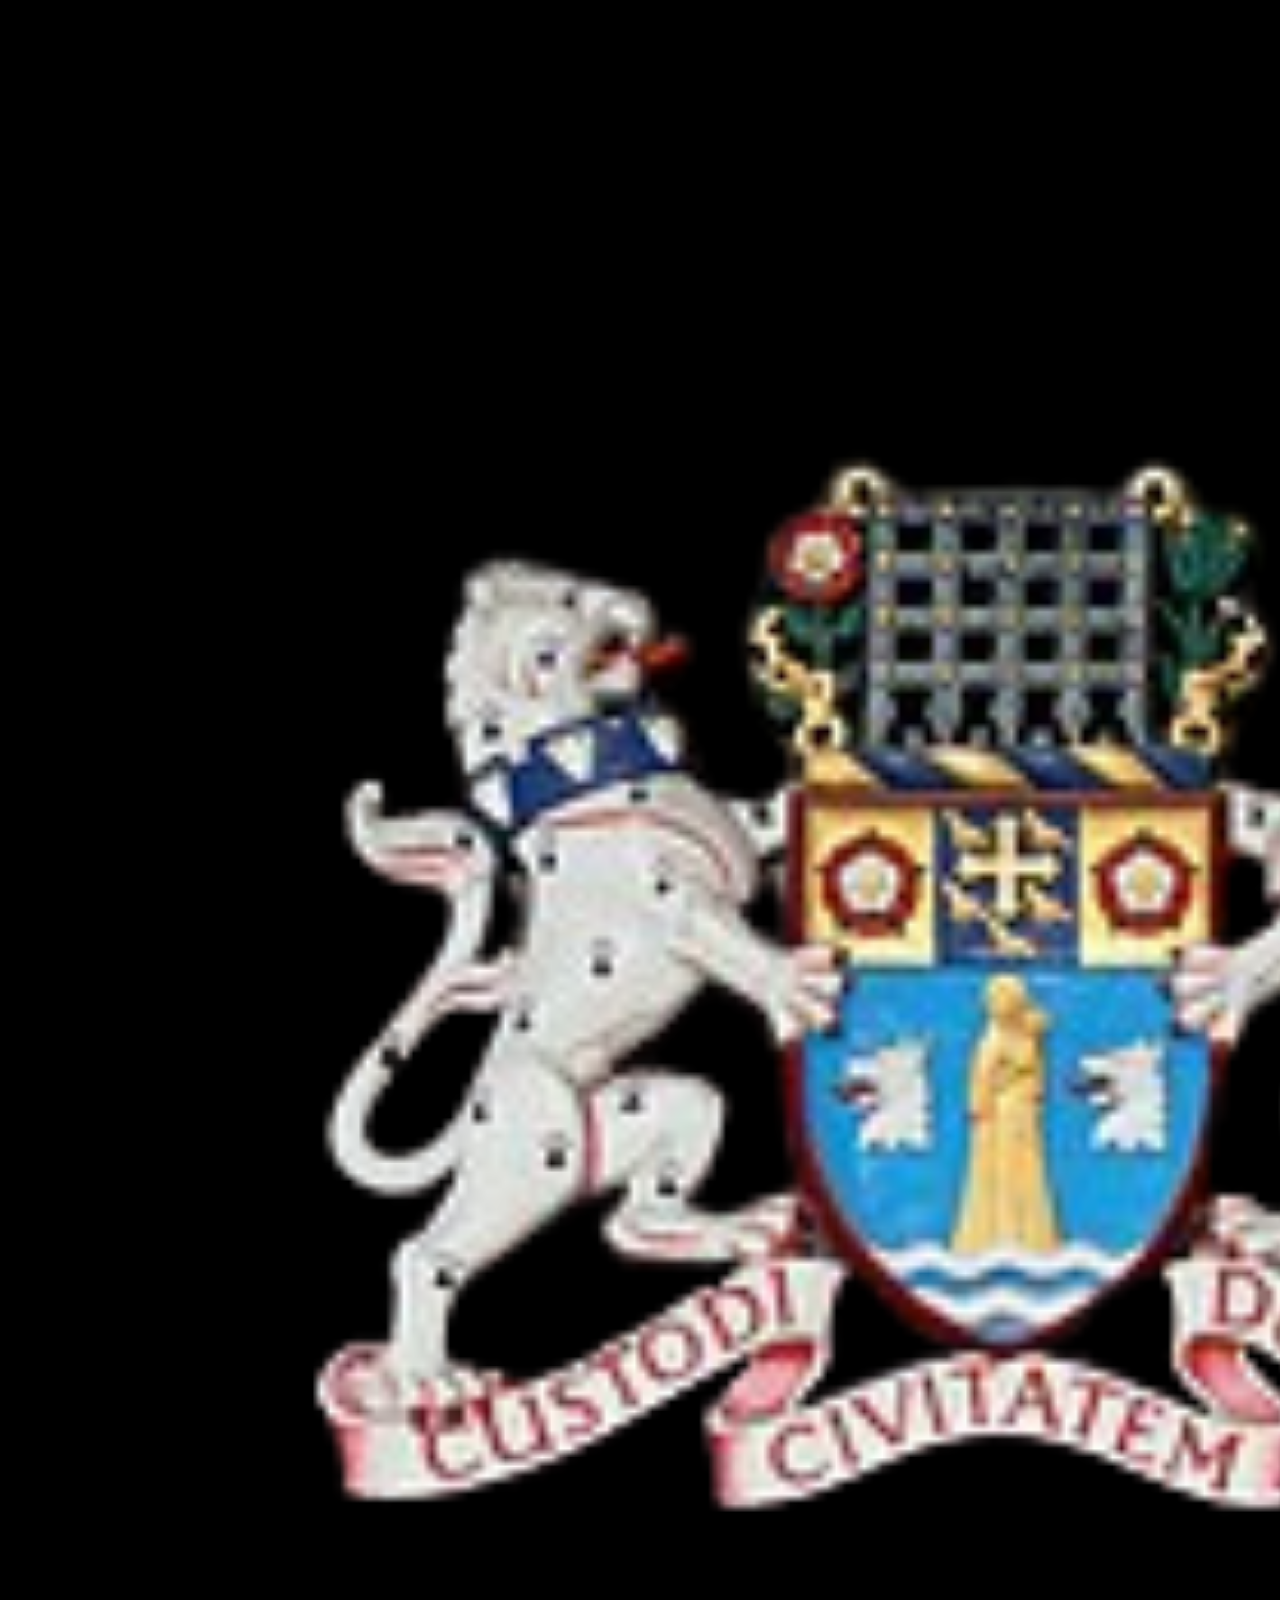
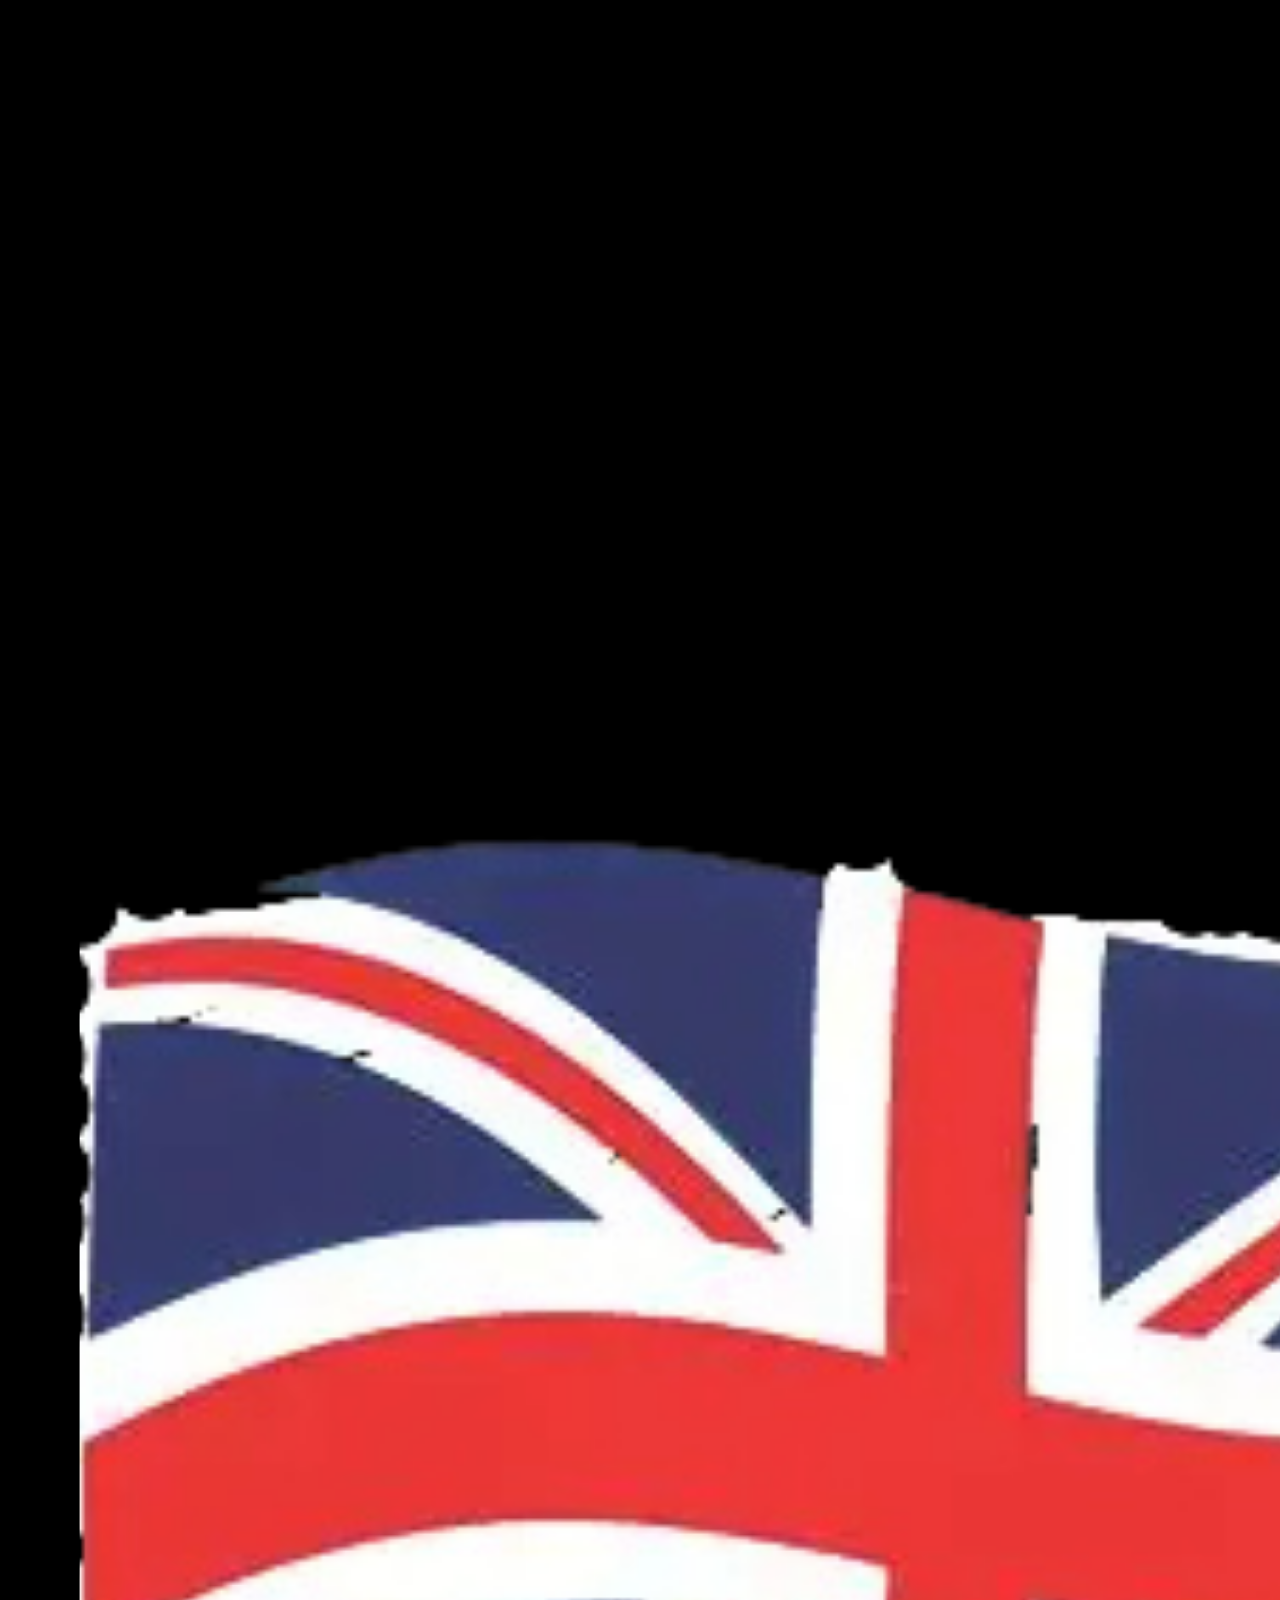
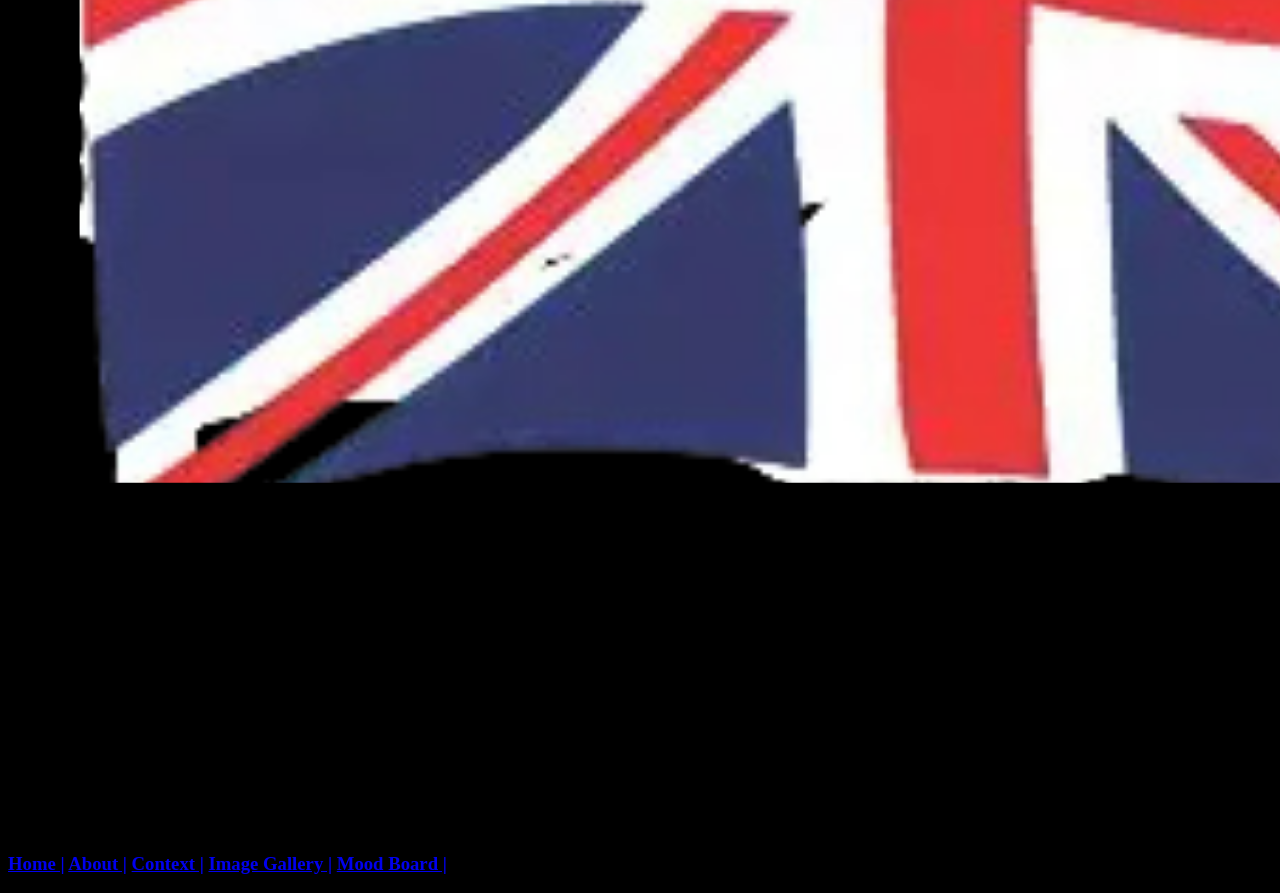
==== index.html @ 71dcf394 "Rename website.html to index.html" ====
<!DOCTYPE html>

<html>

    <head>

        <title>British values</title>

        <link rel="stylesheet" href="style.css">

    </head>

    <body style="background-color:rgb(0, 0, 0);">

       

        <div class="whole_header">

            <div class=logo>

            <img src = "Low fidelity.png" id="logo1">

            <div class=picture>

            <img src = "" id="picture2">

            <div class=picture>

            <img src = "british flag.png" id="picture1">

 

        </div>

       

        <div class="menu">

            <nav>

                <h3>

                    <a href='website.html'> Home |</a>

                    <a href= 'about.html'>About |</a>

                    <a href='context.html'>Context |</a>

                    <a href='image.html'>Image Gallery |</a>

                    <a href=mood.html>Mood Board |<a>

                </h3>

            </nav>

        </div>

    </body>

</html>
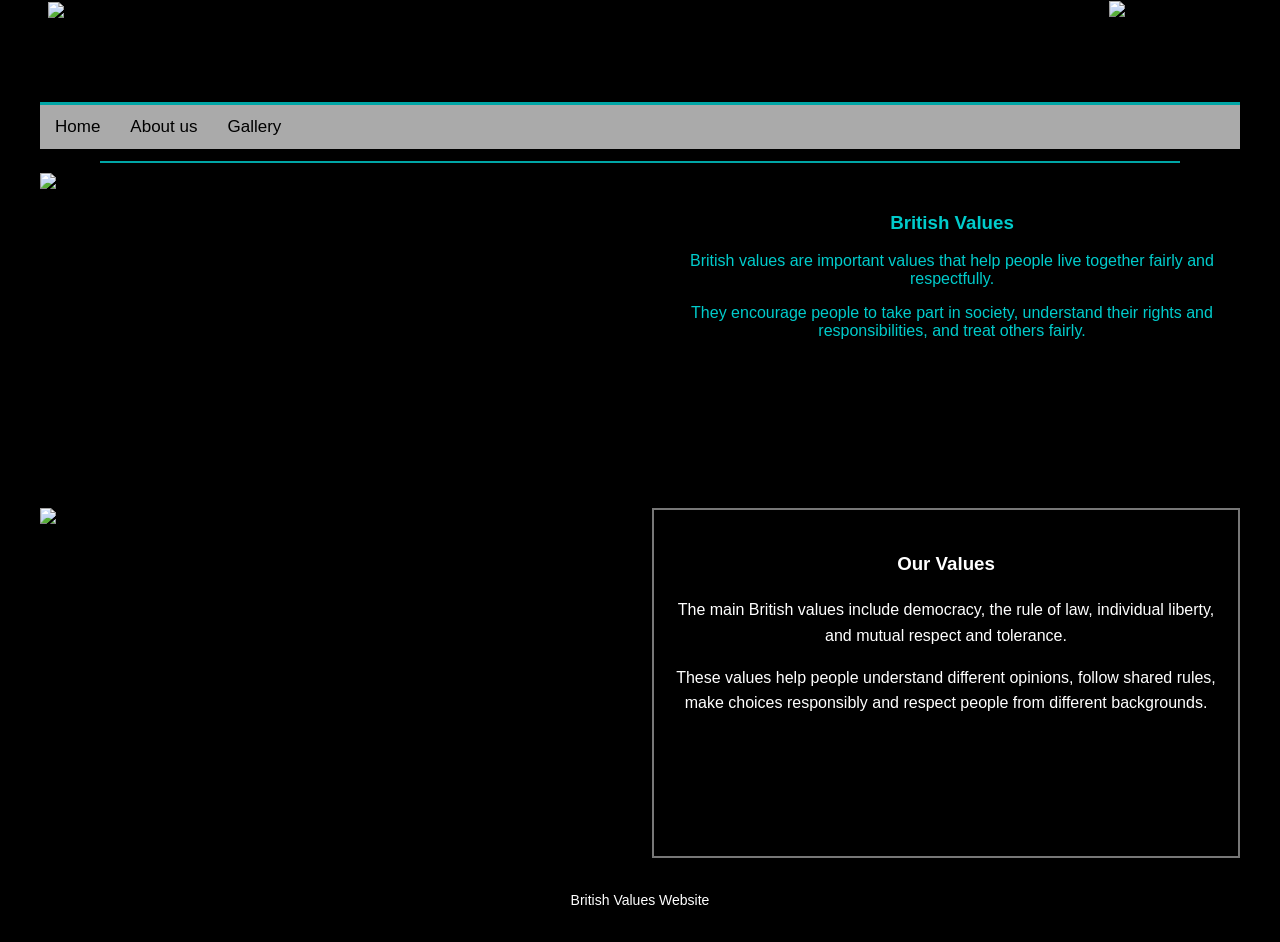
==== commit 2332011c: "Add files via upload" ====
--- a/index.html
+++ b/index.html
@@ -1,61 +1,67 @@
-<!DOCTYPE html>
-
-<html>
-
-    <head>
-
-        <title>British values</title>
-
-        <link rel="stylesheet" href="style.css">
-
-    </head>
-
-    <body style="background-color:rgb(0, 0, 0);">
-
-       
-
-        <div class="whole_header">
-
-            <div class=logo>
-
-            <img src = "Low fidelity.png" id="logo1">
-
-            <div class=picture>
-
-            <img src = "" id="picture2">
-
-            <div class=picture>
-
-            <img src = "british flag.png" id="picture1">
-
- 
-
-        </div>
-
-       
-
-        <div class="menu">
-
-            <nav>
-
-                <h3>
-
-                    <a href='website.html'> Home |</a>
-
-                    <a href= 'about.html'>About |</a>
-
-                    <a href='context.html'>Context |</a>
-
-                    <a href='image.html'>Image Gallery |</a>
-
-                    <a href=mood.html>Mood Board |<a>
-
-                </h3>
-
-            </nav>
-
-        </div>
-
-    </body>
-
-</html>
+<!DOCTYPE html>
+<html lang="en">
+<head>
+    <meta charset="UTF-8">
+    <meta name="viewport" content="width=device-width, initial-scale=1.0">
+    <title>British Values - Home</title>
+    <style>
+        * { box-sizing: border-box; }
+        body { margin: 0; background: black; font-family: Arial, sans-serif; }
+        .page { width: 100%; max-width: 1200px; min-height: 100vh; margin: auto; background: black; }
+        .header { height: 105px; border-bottom: 3px solid #00a6a6; position: relative; display: flex; align-items: center; justify-content: space-between; padding: 3px 8px; }
+        .logo { width: 105px; height: 98px; object-fit: contain; }
+        .flag { width: 123px; height: 100px; object-fit: contain; }
+        .navigation { min-height: 43px; background: #aaa; border-bottom: 2px solid black; display: flex; flex-wrap: wrap; }
+        .navigation a { color: black; text-decoration: none; font-size: 17px; padding: 12px 15px; display: block; }
+        .navigation a:hover, .navigation a:focus { background: #777; color: white; }
+        .line { width: 90%; height: 2px; background: #00a6a6; margin: 10px auto; }
+        .top-section, .bottom-section { display: flex; align-items: stretch; margin-top: 10px; }
+        .top-section img { width: 52%; height: 300px; object-fit: cover; }
+        .top-text { width: 48%; color: #00cccc; font-size: 16px; text-align: center; padding: 20px; }
+        .bottom-section { margin-top: 35px; }
+        .bottom-section img { width: 51%; height: 350px; object-fit: cover; }
+        .bottom-text { width: 49%; color: white; border: 2px solid #777; font-size: 16px; text-align: center; padding: 20px; line-height: 1.6; }
+        .footer { color: white; text-align: center; font-size: 14px; padding: 20px; }
+        @media (max-width: 600px) {
+            .header { height: 90px; }
+            .logo { width: 80px; height: 85px; }
+            .flag { width: 95px; height: 85px; }
+            .navigation a { font-size: 15px; padding: 12px 10px; }
+            .top-section, .bottom-section { flex-direction: column; margin: 15px; }
+            .top-section img, .bottom-section img, .top-text, .bottom-text { width: 100%; height: auto; }
+            .top-section img, .bottom-section img { max-height: 300px; }
+        }
+    </style>
+</head>
+<body>
+<div class="page">
+    <div class="header">
+        <img class="logo" src="images/logo.png" alt="City council logo">
+        <img class="flag" src="images/uk-flag.png" alt="Union Jack flag">
+    </div>
+    <nav class="navigation" aria-label="Main navigation">
+        <a href="./index.html">Home</a>
+        <a href="./about.html">About us</a>
+        <a href="./gallery.html">Gallery</a>
+    </nav>
+    <div class="line"></div>
+    <section class="top-section">
+        <img src="images/values-flag.png" alt="Union Jack flag representing British values">
+        <div class="top-text">
+            <h3>British Values</h3>
+            <p>British values are important values that help people live together fairly and respectfully.</p>
+            <p>They encourage people to take part in society, understand their rights and responsibilities, and treat others fairly.</p>
+        </div>
+    </section>
+    <section class="bottom-section">
+        <img src="images/icons-england.png" alt="Website image introducing England">
+        <div class="bottom-text">
+            <h3>Our Values</h3>
+            <p>The main British values include democracy, the rule of law, individual liberty, and mutual respect and tolerance.</p>
+            <p>These values help people understand different opinions, follow shared rules, make choices responsibly and respect people from different backgrounds.</p>
+        </div>
+    </section>
+    <div class="footer"><p>British Values Website</p></div>
+</div>
+</body>
+</html>
